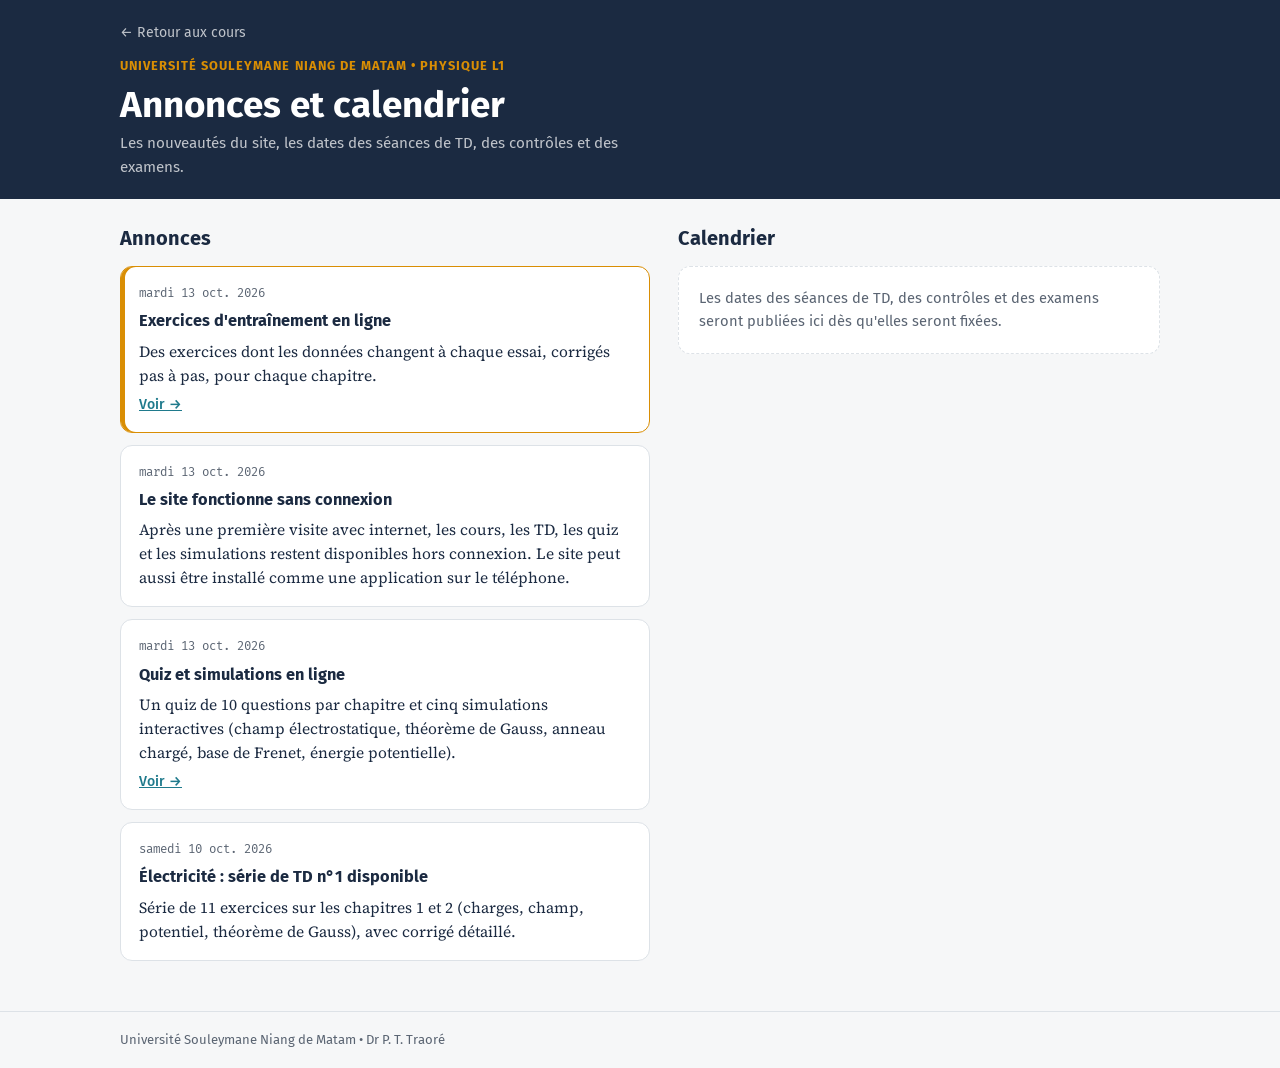
==== calendrier.html @ 379fa574 "Entraînement, annonces et calendrier, questions des étudiants - entrainement.html : 19 exercices à v" ====
<!doctype html>
<html lang="fr">
<head>
<meta charset="utf-8">
<meta name="viewport" content="width=device-width, initial-scale=1, viewport-fit=cover">
<title>Annonces et calendrier — Physique L1</title>
<link rel="manifest" href="manifest.webmanifest">
<meta name="theme-color" content="#1B2A41">
<link rel="icon" type="image/png" href="icons/favicon.png">
<link rel="apple-touch-icon" href="icons/apple-touch-icon.png">
<meta name="description" content="Annonces, dates des TD, contrôles et examens des cours de Physique L1 du Dr P. T. Traoré (USNM).">
<link rel="preconnect" href="https://fonts.googleapis.com"><link rel="preconnect" href="https://fonts.gstatic.com" crossorigin>
<link rel="stylesheet" href="https://fonts.googleapis.com/css2?family=Fira+Sans:wght@400;500;600;700&family=Source+Serif+4:opsz,wght@8..60,400;8..60,600&family=Fira+Mono:wght@400;500&display=swap">
<link rel="stylesheet" href="assets/site.css">
<style>
main .wrap{padding-block:24px 10px;display:grid;grid-template-columns:minmax(0,1.1fr) minmax(0,1fr);gap:28px;align-items:start}
h2{font-family:var(--f-head);font-size:1.25rem;margin:0 0 12px}
.list{display:grid;gap:12px}
.ann{background:var(--surface);border:1px solid var(--line);border-radius:12px;padding:16px 18px;display:grid;gap:6px}
.ann.imp{border-color:var(--saff);box-shadow:inset 4px 0 0 var(--saff)}
.ann .d{font-family:var(--f-mono);font-size:.78rem;color:var(--muted)}
.ann h3{font-family:var(--f-head);font-size:1.02rem;margin:0}
.ann p{margin:0;font-size:.97rem}
.ann a{font-family:var(--f-head);font-size:.88rem;font-weight:500}
.ev{display:grid;grid-template-columns:64px minmax(0,1fr);gap:14px;background:var(--surface);border:1px solid var(--line);border-radius:12px;padding:12px 14px}
.ev.past{opacity:.55}
.day{display:grid;justify-items:center;align-content:center;background:var(--tint);border-radius:8px;padding:6px 0;font-family:var(--f-head)}
.day b{font-size:1.4rem;line-height:1;font-variant-numeric:tabular-nums}
.day span{font-size:.72rem;text-transform:uppercase;letter-spacing:.06em;color:var(--muted)}
.ev h3{font-family:var(--f-head);font-size:.98rem;margin:2px 0}
.ev .meta{font-family:var(--f-head);font-size:.84rem;color:var(--muted)}
.ev p{margin:4px 0 0;font-size:.94rem}
.tag{display:inline-block;font-family:var(--f-head);font-size:.7rem;font-weight:600;letter-spacing:.06em;text-transform:uppercase;padding:2px 7px;border-radius:4px;background:var(--tint);color:var(--accent);margin-right:6px}
.tag.controle,.tag.examen{background:var(--tint2);color:var(--warm)}
.soon{font-family:var(--f-head);font-size:.78rem;font-weight:600;color:var(--warm)}
.empty{background:var(--surface);border:1px dashed var(--line);border-radius:12px;padding:20px;color:var(--muted);font-family:var(--f-head);font-size:.92rem}
.sub{font-family:var(--f-head);font-size:.8rem;font-weight:600;color:var(--muted);margin:16px 0 8px}
@media (max-width:820px){main .wrap{grid-template-columns:1fr}}
</style>
</head>
<body>
<header class="band"><div class="wrap">
  <a class="back" href="./">← Retour aux cours</a>
  <div class="uni">UNIVERSITÉ SOULEYMANE NIANG DE MATAM • PHYSIQUE L1</div>
  <h1>Annonces et calendrier</h1>
  <p>Les nouveautés du site, les dates des séances de TD, des contrôles et des examens.</p>
</div></header>
<main><div class="wrap">
  <section aria-labelledby="hA"><h2 id="hA">Annonces</h2><div class="list" id="ann"></div></section>
  <section aria-labelledby="hC"><h2 id="hC">Calendrier</h2><div id="cal"></div></section>
</div></main>
<footer><div class="wrap">Université Souleymane Niang de Matam • Dr P. T. Traoré</div></footer>
<script src="assets/annonces.js"></script>
<script>
const $=s=>document.querySelector(s);
const esc=s=>String(s??"").replace(/[&<>"]/g,c=>({"&":"&amp;","<":"&lt;",">":"&gt;",'"':"&quot;"}[c]));
const MOIS=["janv.","févr.","mars","avr.","mai","juin","juil.","août","sept.","oct.","nov.","déc."];
const JOURS=["dimanche","lundi","mardi","mercredi","jeudi","vendredi","samedi"];
const TYPES={cours:"Cours",td:"TD",controle:"Contrôle",examen:"Examen",autre:"Info"};
const dt=s=>{const [y,m,d]=s.split("-").map(Number);return new Date(y,m-1,d)};
const longDate=s=>{const d=dt(s);return `${JOURS[d.getDay()]} ${d.getDate()} ${MOIS[d.getMonth()]} ${d.getFullYear()}`};
const A=(window.ANNONCES||[]).slice().sort((a,b)=>b.date.localeCompare(a.date));
$("#ann").innerHTML=A.length?A.map(a=>`<article class="ann${a.important?" imp":""}"><div class="d">${esc(longDate(a.date))}</div><h3>${esc(a.titre)}</h3>${a.texte?`<p>${esc(a.texte)}</p>`:""}${a.lien?`<a href="${esc(a.lien)}">Voir →</a>`:""}</article>`).join(""):`<div class="empty">Aucune annonce pour le moment.</div>`;
const today=new Date();today.setHours(0,0,0,0);
const C=(window.CALENDRIER||[]).slice().sort((a,b)=>(a.date+(a.heure||"")).localeCompare(b.date+(b.heure||"")));
const ev=e=>{const d=dt(e.date),past=d<today,days=Math.round((d-today)/864e5);
  const soon=!past&&days<=7?`<span class="soon">${days===0?"aujourd'hui":days===1?"demain":"dans "+days+" jours"}</span>`:"";
  return `<article class="ev${past?" past":""}"><div class="day"><b>${d.getDate()}</b><span>${MOIS[d.getMonth()]}</span></div><div><div><span class="tag ${esc(e.type)}">${esc(TYPES[e.type]||"Info")}</span>${soon}</div><h3>${esc(e.titre)}</h3><div class="meta">${esc(longDate(e.date))}${e.heure?" • "+esc(e.heure):""}${e.lieu?" • "+esc(e.lieu):""}</div>${e.detail?`<p>${esc(e.detail)}</p>`:""}</div></article>`};
const up=C.filter(e=>dt(e.date)>=today),past=C.filter(e=>dt(e.date)<today).reverse();
$("#cal").innerHTML=C.length
  ?`<div class="list">${up.length?up.map(ev).join(""):`<div class="empty">Aucune séance à venir n'est encore programmée.</div>`}</div>${past.length?`<div class="sub">Passé</div><div class="list">${past.map(ev).join("")}</div>`:""}`
  :`<div class="empty">Les dates des séances de TD, des contrôles et des examens seront publiées ici dès qu'elles seront fixées.</div>`;
</script>
<script>
if("serviceWorker" in navigator){addEventListener("load",()=>{navigator.serviceWorker.register("sw.js").catch(()=>{})})}
</script>
</body>
</html>
---- assets/site.css ----
/* Feuille commune aux pages Quiz et Simulations — même palette que les polycopiés */
:root{
  --ink:#1B2A41; --teal:#1F7A8C; --saff:#D98E04; --rouge:#B23A48; --bleu:#2F6DB5;
  --bg:#F6F7F8; --surface:#FFFFFF; --fg:#1B2A41; --muted:#5A6472; --line:#DDE2E7; --tint:#EEF4F6; --tint2:#FDF3E1;
  --accent:#1F7A8C; --accent-fg:#FFFFFF; --warm:#B87503; --ok:#2E7D4F; --ok-bg:#E6F4EC; --ko:#B23A48; --ko-bg:#FBEAEC;
  --band:#1B2A41; --band-fg:#FFFFFF; --band-muted:rgba(255,255,255,.72);
  --plot-bg:#FFFFFF; --grid:#E6EAEE;
  --f-head:"Fira Sans","Helvetica Neue",Arial,sans-serif;
  --f-body:"Source Serif 4",Georgia,"Times New Roman",serif;
  --f-mono:"Fira Mono",ui-monospace,Menlo,Consolas,monospace;
  --shadow:0 1px 2px rgba(27,42,65,.06),0 6px 20px rgba(27,42,65,.06);
}
@media (prefers-color-scheme:dark){:root:not([data-theme="light"]){
  --bg:#111821; --surface:#18212D; --fg:#E7ECF2; --muted:#9AA6B5; --line:#2A3646; --tint:#16303A; --tint2:#33270F;
  --accent:#4FB3C6; --accent-fg:#0E1720; --warm:#F0AE36; --ok:#5CC48A; --ok-bg:#16301F; --ko:#F07A88; --ko-bg:#3A1A20;
  --band:#0C131C; --band-fg:#F1F4F8; --band-muted:rgba(241,244,248,.7); --plot-bg:#141C26; --grid:#253141;
  --rouge:#E0697A; --bleu:#6FA4E8; --saff:#F0AE36;
  --shadow:0 1px 2px rgba(0,0,0,.3); color-scheme:dark}}
:root[data-theme="dark"]{
  --bg:#111821; --surface:#18212D; --fg:#E7ECF2; --muted:#9AA6B5; --line:#2A3646; --tint:#16303A; --tint2:#33270F;
  --accent:#4FB3C6; --accent-fg:#0E1720; --warm:#F0AE36; --ok:#5CC48A; --ok-bg:#16301F; --ko:#F07A88; --ko-bg:#3A1A20;
  --band:#0C131C; --band-fg:#F1F4F8; --band-muted:rgba(241,244,248,.7); --plot-bg:#141C26; --grid:#253141;
  --rouge:#E0697A; --bleu:#6FA4E8; --saff:#F0AE36;
  --shadow:0 1px 2px rgba(0,0,0,.3); color-scheme:dark}
*{box-sizing:border-box}
[hidden]{display:none!important}
html,body{margin:0}
body{background:var(--bg);color:var(--fg);font-family:var(--f-body);font-size:16px;line-height:1.55}
a{color:var(--accent)}
:focus-visible{outline:2px solid var(--saff);outline-offset:2px}
.wrap{max-width:1080px;margin:0 auto;padding-inline:20px}
.band{background:var(--band);color:var(--band-fg)}
.band .wrap{padding-block:22px 20px;display:grid;gap:4px}
.back{font-family:var(--f-head);font-size:.88rem;color:var(--band-muted);text-decoration:none;width:max-content}
.back:hover{color:var(--band-fg)}
.uni{font-family:var(--f-head);font-weight:700;letter-spacing:.08em;color:var(--saff);font-size:.8rem;margin-top:8px}
.band h1{font-family:var(--f-head);font-weight:700;font-size:clamp(1.6rem,4vw,2.3rem);line-height:1.15;margin:4px 0 2px;text-wrap:balance}
.band p{margin:0;font-family:var(--f-head);color:var(--band-muted);font-size:.95rem;max-width:70ch}
.pill-row{display:flex;flex-wrap:wrap;gap:6px}
.pill{font-family:var(--f-head);font-size:.88rem;font-weight:500;border:1px solid var(--line);background:var(--surface);color:var(--fg);padding:7px 13px;border-radius:999px;cursor:pointer}
.pill[aria-pressed="true"],.pill[aria-selected="true"]{background:var(--accent);border-color:var(--accent);color:var(--accent-fg)}
.eyebrow{font-family:var(--f-head);font-size:.74rem;font-weight:600;letter-spacing:.1em;text-transform:uppercase;color:var(--warm)}
.btn{font-family:var(--f-head);font-size:.92rem;font-weight:500;border:1px solid var(--line);background:var(--surface);color:var(--fg);padding:9px 16px;border-radius:8px;cursor:pointer}
.btn.primary{background:var(--accent);border-color:var(--accent);color:var(--accent-fg)}
.btn:disabled{opacity:.45;cursor:default}
footer{border-top:1px solid var(--line);color:var(--muted);font-family:var(--f-head);font-size:.82rem;margin-top:40px}
footer .wrap{padding-block:18px}
.katex{font-size:1.05em}
@media (prefers-reduced-motion:reduce){*{animation:none!important;transition:none!important}}
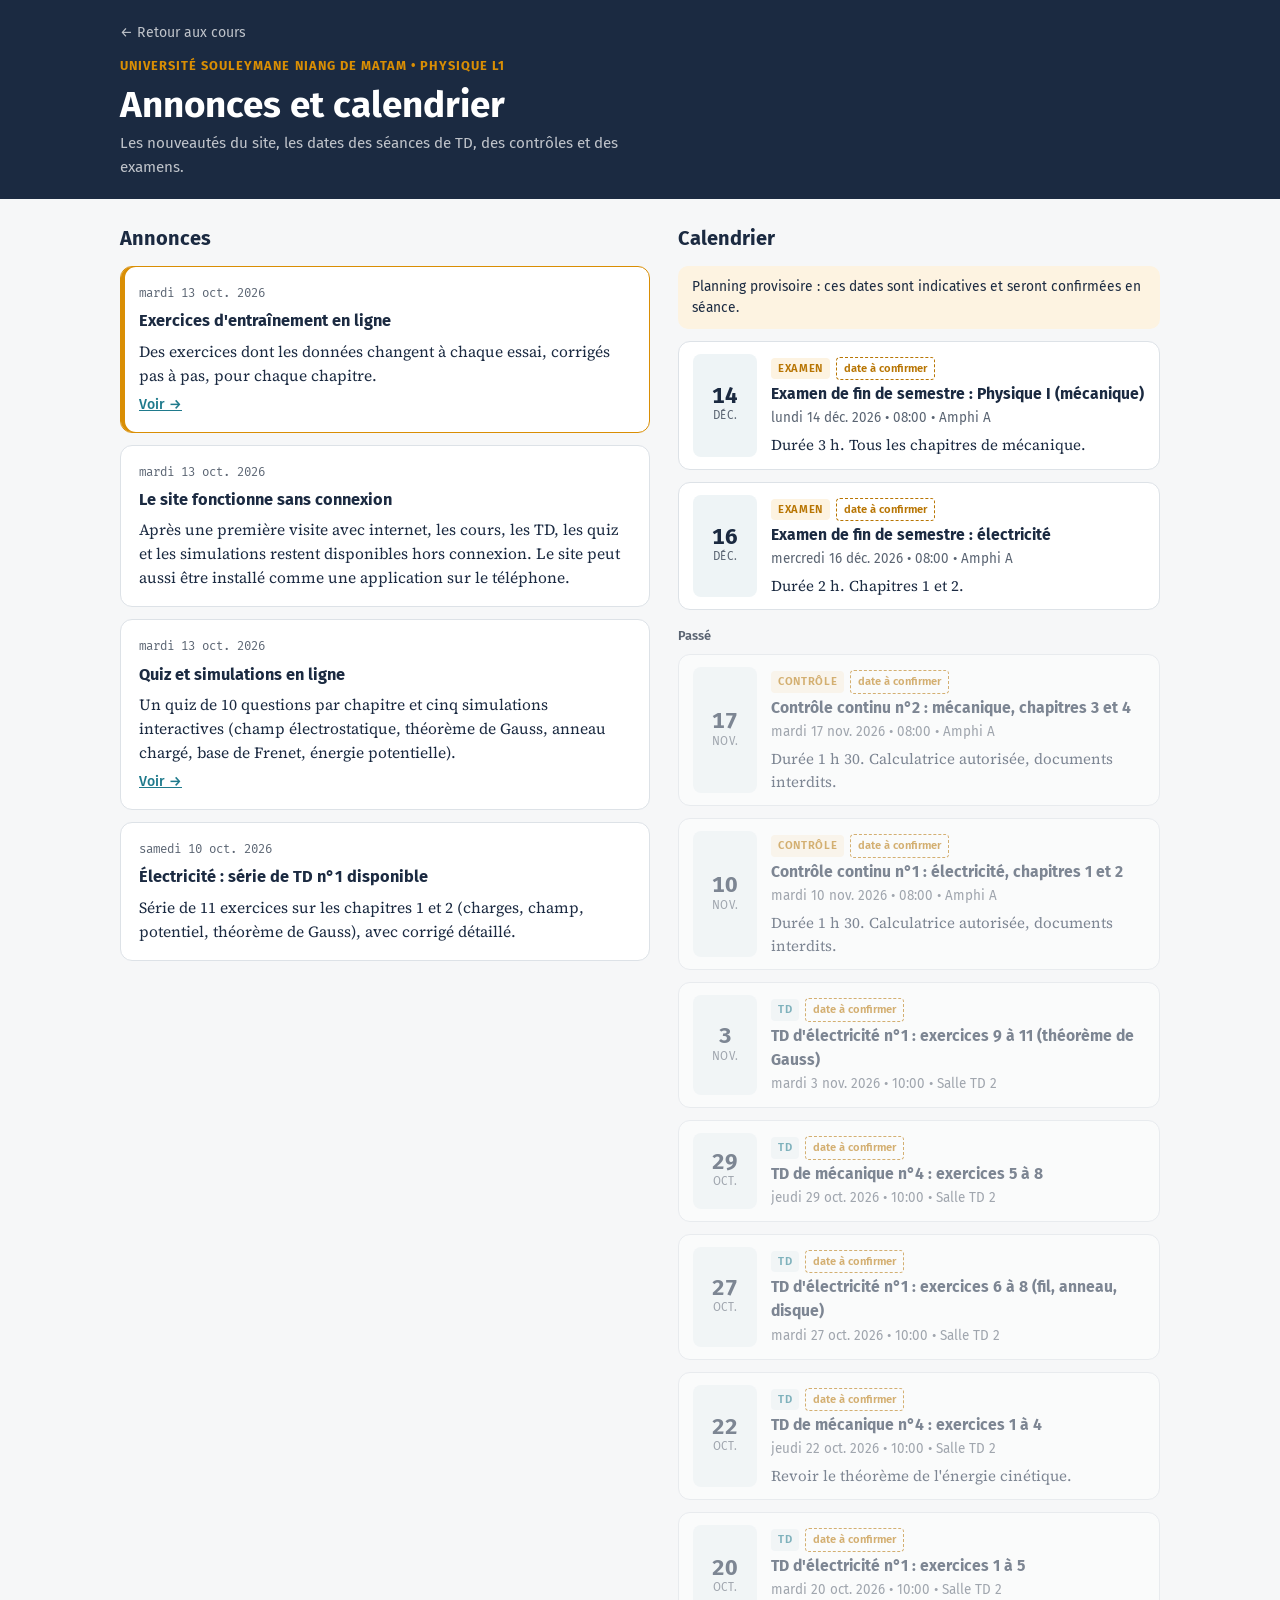
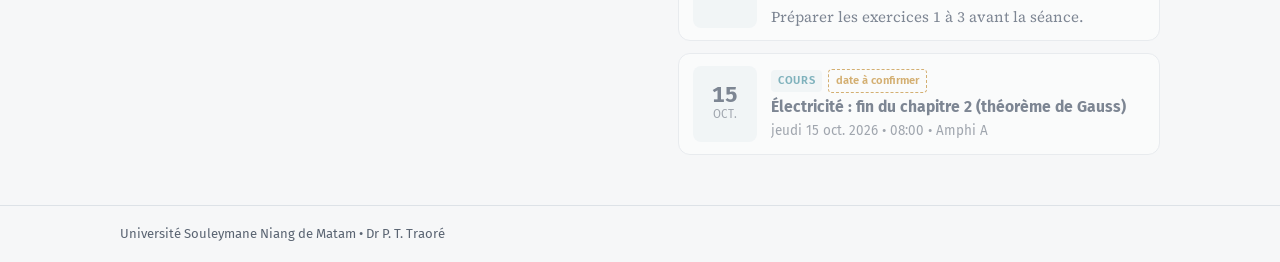
==== commit c5928707: "Calendrier provisoire (dates indicatives à confirmer) Co-Authored-By: Claude Opus 5.5 <noreply@anthr" ====
--- a/calendrier.html
+++ b/calendrier.html
@@ -32,6 +32,8 @@
 .ev p{margin:4px 0 0;font-size:.94rem}
 .tag{display:inline-block;font-family:var(--f-head);font-size:.7rem;font-weight:600;letter-spacing:.06em;text-transform:uppercase;padding:2px 7px;border-radius:4px;background:var(--tint);color:var(--accent);margin-right:6px}
 .tag.controle,.tag.examen{background:var(--tint2);color:var(--warm)}
+.prov{display:inline-block;font-family:var(--f-head);font-size:.7rem;font-weight:600;padding:2px 7px;border-radius:4px;border:1px dashed var(--warm);color:var(--warm);margin-right:6px}
+.notice{font-family:var(--f-head);font-size:.86rem;background:var(--tint2);border-radius:10px;padding:10px 14px;margin-bottom:12px}
 .soon{font-family:var(--f-head);font-size:.78rem;font-weight:600;color:var(--warm)}
 .empty{background:var(--surface);border:1px dashed var(--line);border-radius:12px;padding:20px;color:var(--muted);font-family:var(--f-head);font-size:.92rem}
 .sub{font-family:var(--f-head);font-size:.8rem;font-weight:600;color:var(--muted);margin:16px 0 8px}
@@ -65,10 +67,11 @@
 const C=(window.CALENDRIER||[]).slice().sort((a,b)=>(a.date+(a.heure||"")).localeCompare(b.date+(b.heure||"")));
 const ev=e=>{const d=dt(e.date),past=d<today,days=Math.round((d-today)/864e5);
   const soon=!past&&days<=7?`<span class="soon">${days===0?"aujourd'hui":days===1?"demain":"dans "+days+" jours"}</span>`:"";
-  return `<article class="ev${past?" past":""}"><div class="day"><b>${d.getDate()}</b><span>${MOIS[d.getMonth()]}</span></div><div><div><span class="tag ${esc(e.type)}">${esc(TYPES[e.type]||"Info")}</span>${soon}</div><h3>${esc(e.titre)}</h3><div class="meta">${esc(longDate(e.date))}${e.heure?" • "+esc(e.heure):""}${e.lieu?" • "+esc(e.lieu):""}</div>${e.detail?`<p>${esc(e.detail)}</p>`:""}</div></article>`};
+  return `<article class="ev${past?" past":""}"><div class="day"><b>${d.getDate()}</b><span>${MOIS[d.getMonth()]}</span></div><div><div><span class="tag ${esc(e.type)}">${esc(TYPES[e.type]||"Info")}</span>${e.provisoire?'<span class="prov">date à confirmer</span>':""}${soon}</div><h3>${esc(e.titre)}</h3><div class="meta">${esc(longDate(e.date))}${e.heure?" • "+esc(e.heure):""}${e.lieu?" • "+esc(e.lieu):""}</div>${e.detail?`<p>${esc(e.detail)}</p>`:""}</div></article>`};
 const up=C.filter(e=>dt(e.date)>=today),past=C.filter(e=>dt(e.date)<today).reverse();
+const prov=C.some(e=>e.provisoire)?`<div class="notice">Planning provisoire : ces dates sont indicatives et seront confirmées en séance.</div>`:"";
 $("#cal").innerHTML=C.length
-  ?`<div class="list">${up.length?up.map(ev).join(""):`<div class="empty">Aucune séance à venir n'est encore programmée.</div>`}</div>${past.length?`<div class="sub">Passé</div><div class="list">${past.map(ev).join("")}</div>`:""}`
+  ?prov+`<div class="list">${up.length?up.map(ev).join(""):`<div class="empty">Aucune séance à venir n'est encore programmée.</div>`}</div>${past.length?`<div class="sub">Passé</div><div class="list">${past.map(ev).join("")}</div>`:""}`
   :`<div class="empty">Les dates des séances de TD, des contrôles et des examens seront publiées ici dès qu'elles seront fixées.</div>`;
 </script>
 <script>
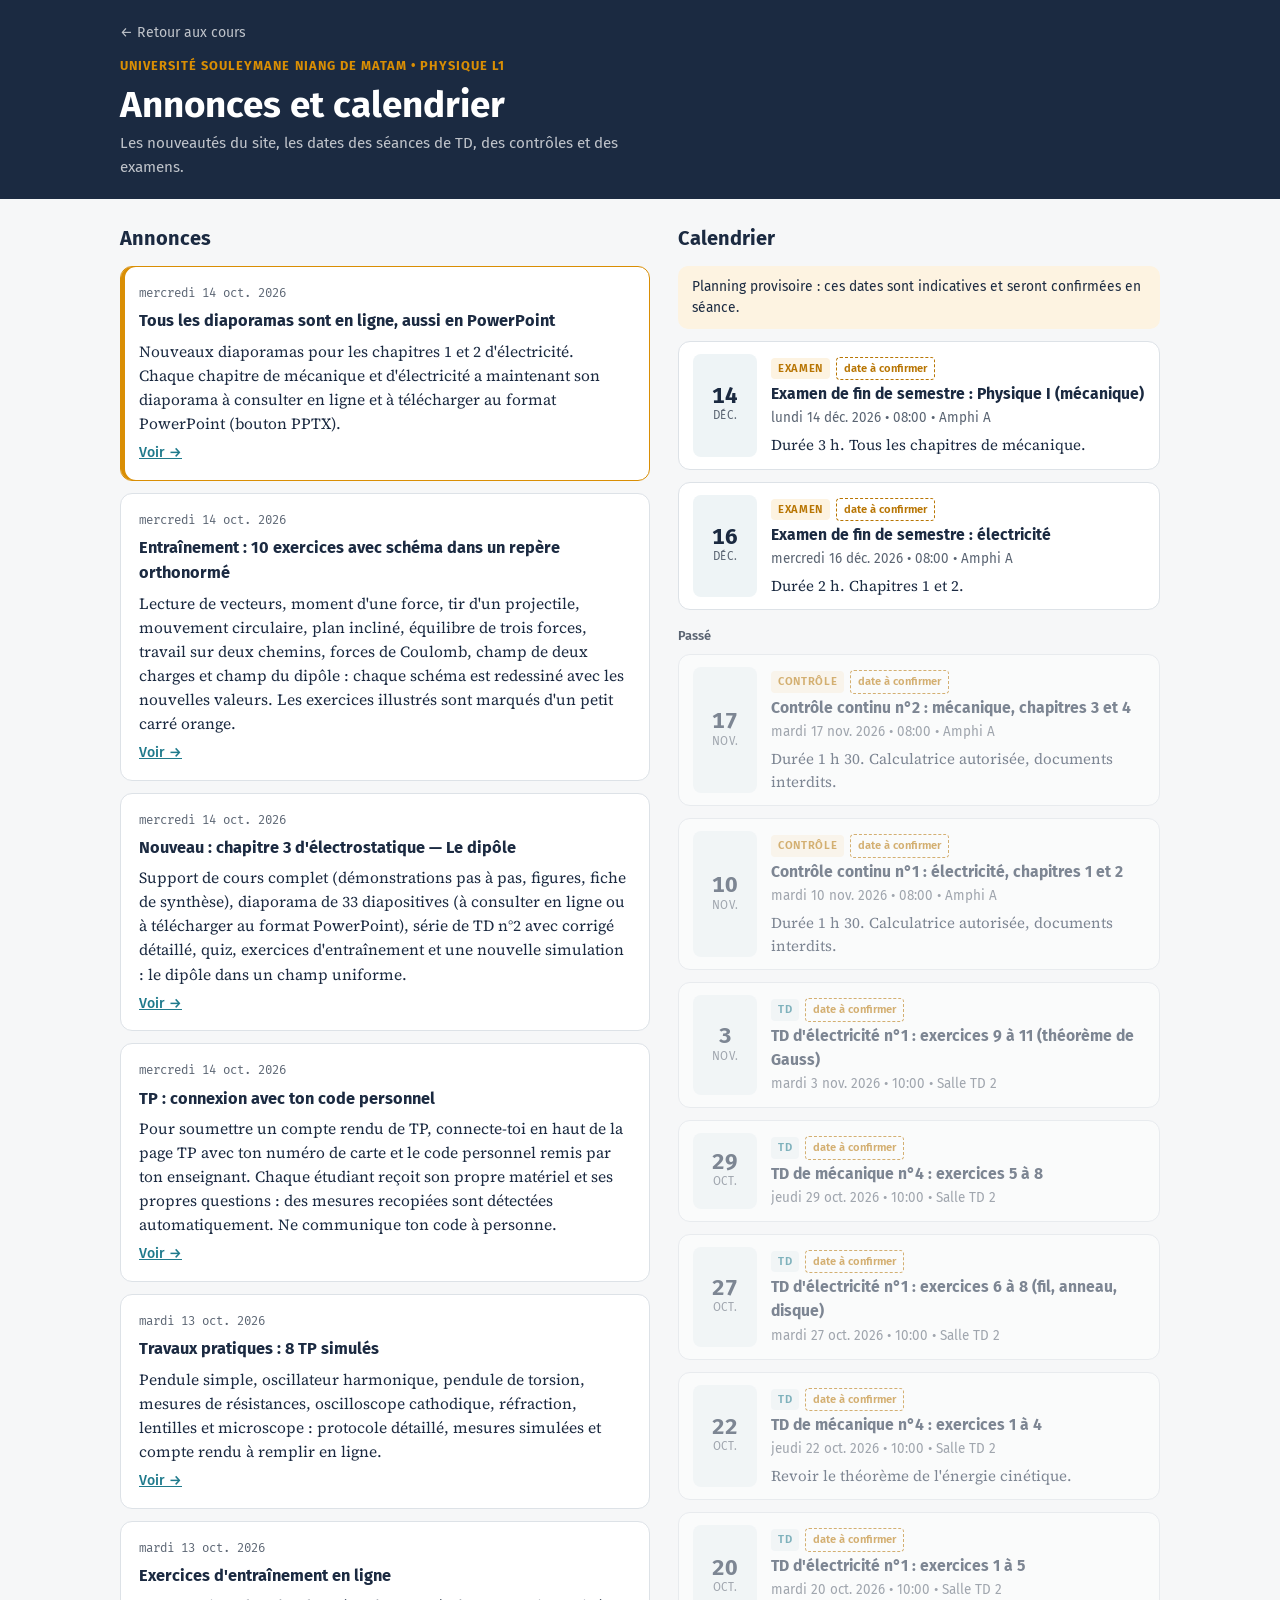
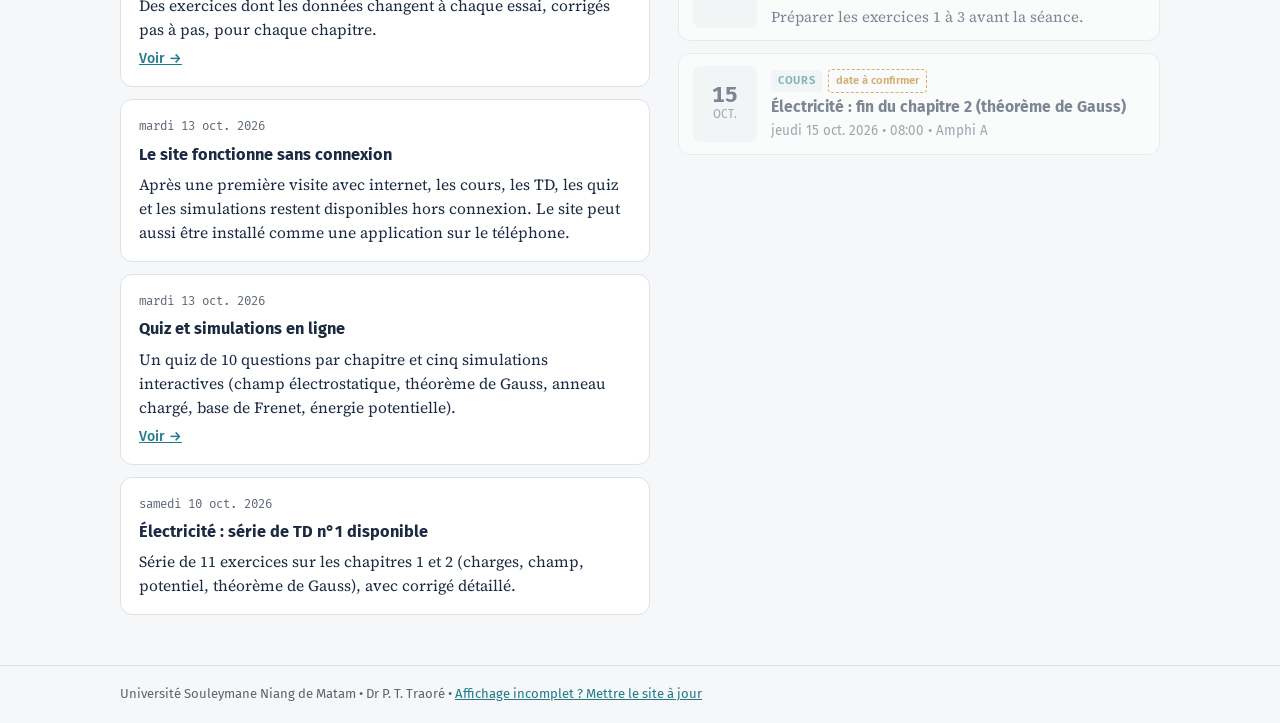
==== commit e528f34d: "Titre harmonisé du chapitre 1 d'électricité ; lien « Mettre le site à jour » et rechargement automat" ====
--- a/calendrier.html
+++ b/calendrier.html
@@ -51,7 +51,7 @@
   <section aria-labelledby="hA"><h2 id="hA">Annonces</h2><div class="list" id="ann"></div></section>
   <section aria-labelledby="hC"><h2 id="hC">Calendrier</h2><div id="cal"></div></section>
 </div></main>
-<footer><div class="wrap">Université Souleymane Niang de Matam • Dr P. T. Traoré</div></footer>
+<footer><div class="wrap">Université Souleymane Niang de Matam • Dr P. T. Traoré • <a href="reparer.html?retour=calendrier.html">Affichage incomplet ? Mettre le site à jour</a></div></footer>
 <script src="assets/annonces.js"></script>
 <script>
 const $=s=>document.querySelector(s);
@@ -75,7 +75,7 @@
   :`<div class="empty">Les dates des séances de TD, des contrôles et des examens seront publiées ici dès qu'elles seront fixées.</div>`;
 </script>
 <script>
-if("serviceWorker" in navigator){addEventListener("load",()=>{navigator.serviceWorker.register("sw.js").catch(()=>{})})}
+if("serviceWorker" in navigator){const hadSW=!!navigator.serviceWorker.controller;navigator.serviceWorker.addEventListener("controllerchange",()=>{/* nouvelle version du site installée : on recharge une fois */try{if(!hadSW||sessionStorage.getItem("swmaj"))return;sessionStorage.setItem("swmaj","1")}catch(e){return}location.reload()});addEventListener("load",()=>{navigator.serviceWorker.register("sw.js").catch(()=>{})})}
 </script>
 </body>
 </html>
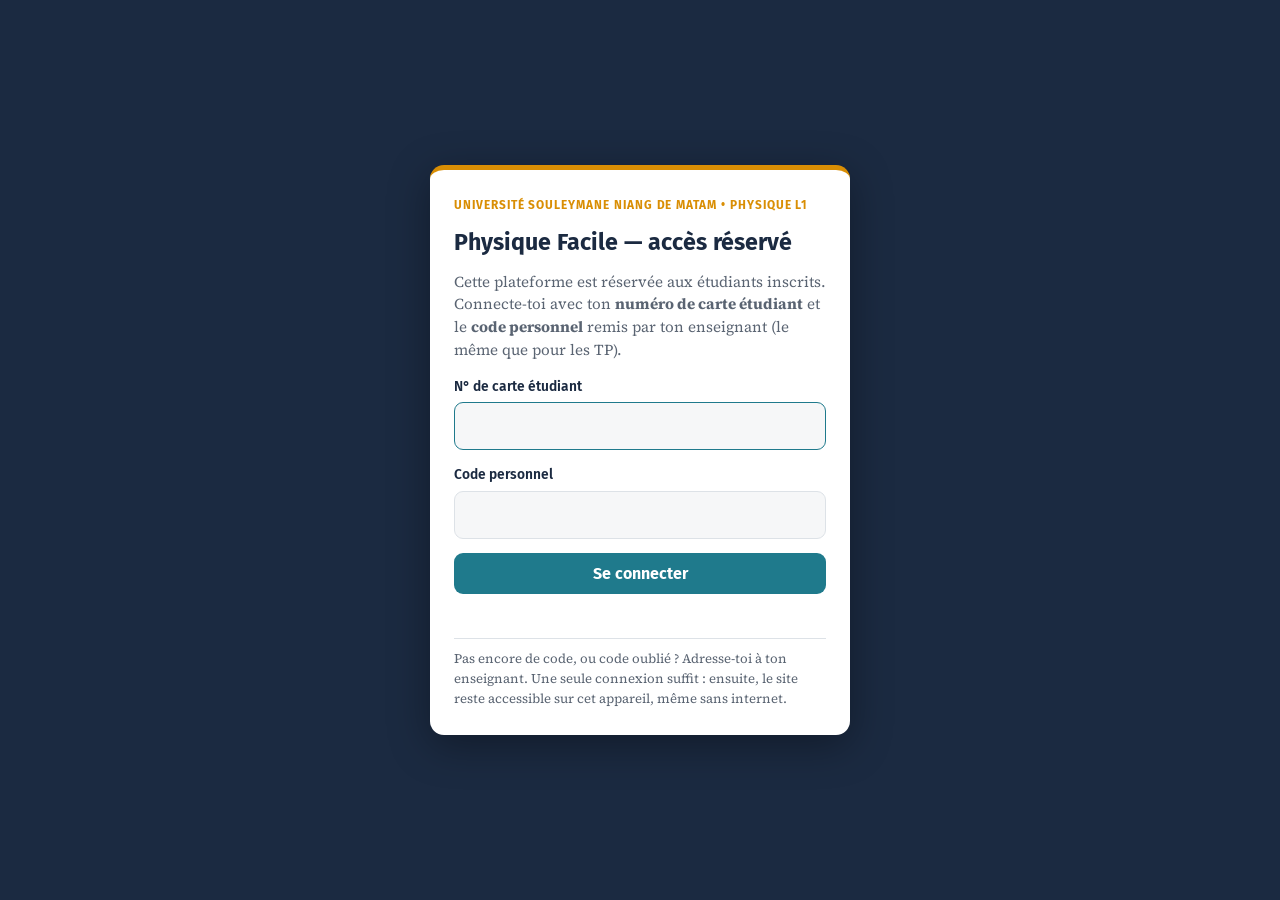
==== commit 93fc5a01: "Accès réservé : connexion par n° de carte étudiant et code personnel pour toute la plateforme Co-Aut" ====
--- a/calendrier.html
+++ b/calendrier.html
@@ -3,6 +3,9 @@
 <head>
 <meta charset="utf-8">
 <meta name="viewport" content="width=device-width, initial-scale=1, viewport-fit=cover">
+<meta name="robots" content="noindex, nofollow">
+<script src="assets/config.js"></script>
+<script src="assets/acces.js"></script>
 <title>Annonces et calendrier — Physique L1</title>
 <link rel="manifest" href="manifest.webmanifest">
 <meta name="theme-color" content="#1B2A41">
